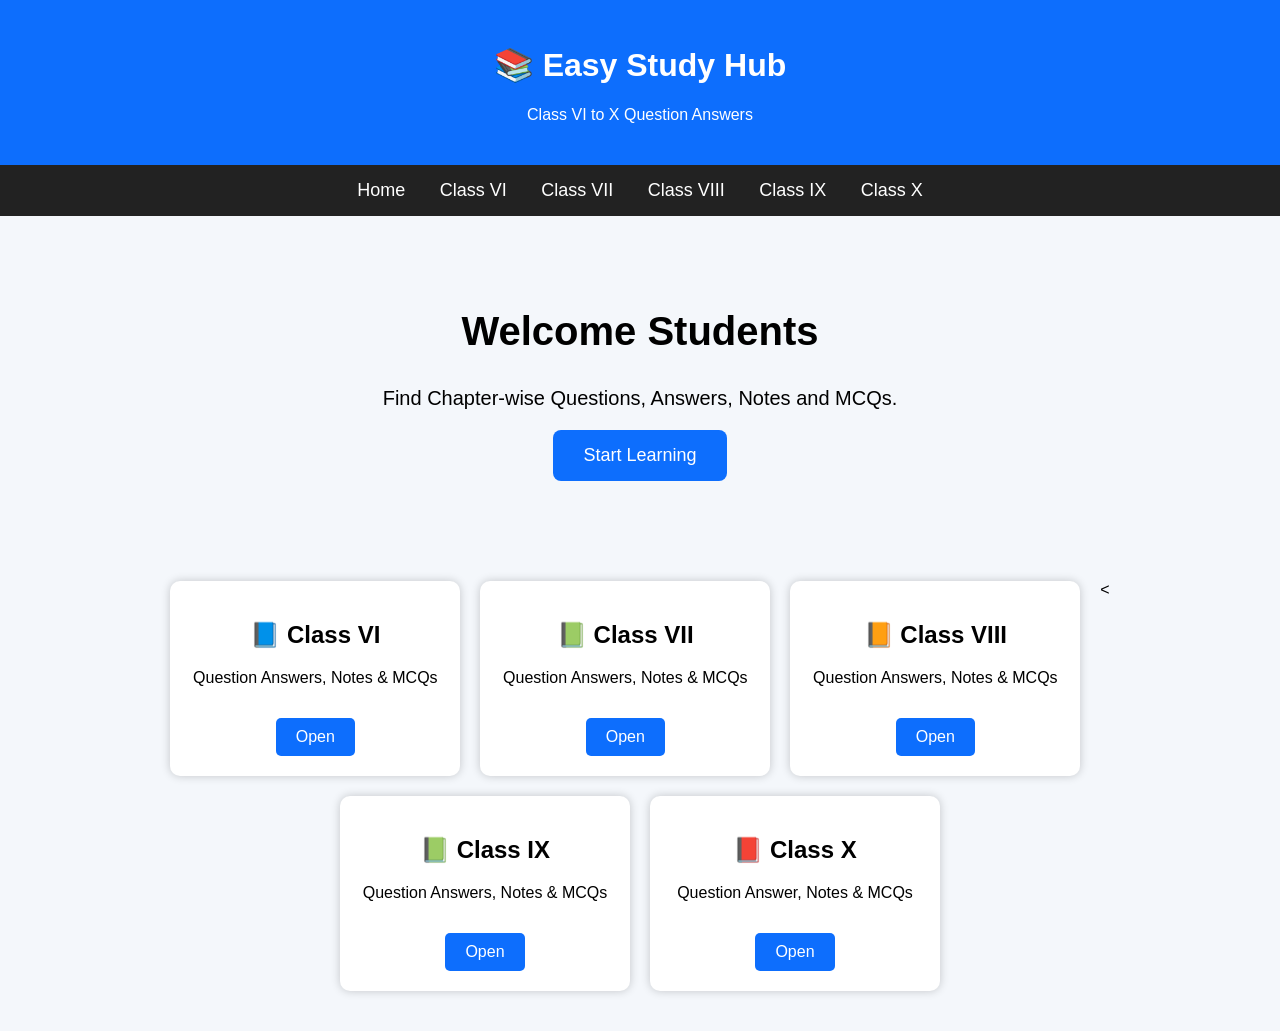
==== index.html @ 63078ad1 "Add files via upload" ====
<!DOCTYPE html>
<html lang="en">
<head>
    <meta charset="UTF-8">
    <meta name="viewport" content="width=device-width, initial-scale=1.0">
    <title>Easy Study Hub</title>
    <link rel="stylesheet" href="style.css">
</head>
<body>

<header>
    <h1>📚 Easy Study Hub</h1>
    <p>Class VI to X Question Answers</p>
</header>

<nav>
    <a href="#">Home</a>
    <a href="pages/class6.html">Class VI</a>
    <a href="#">Class VII</a>
    <a href="#">Class VIII</a>
    <a href="#">Class IX</a>
    <a href="#">Class X</a>
</nav>

<section class="hero">
    <h2>Welcome Students</h2>
    <p>Find Chapter-wise Questions, Answers, Notes and MCQs.</p>
    <button>Start Learning</button>
</section>

<section class="classes">

<div class="card">
    <h2>📘 Class VI</h2>
    <p>Question Answers, Notes & MCQs</p>
    <a href="pages/class6.html">Open</a>
</div>

<div class="card">
    <h2>📗 Class VII</h2>
    <p>Question Answers, Notes & MCQs</p>
    <a href="#">Open</a>
</div>

<div class="card">
    <h2>📙 Class VIII</h2>
    <p>Question Answers, Notes & MCQs</p>
    <a href="#">Open</a>
</div>

<<div class="card">
    <h2>📗 Class IX</h2>
    <p>Question Answers, Notes & MCQs</p>
    <a href="class9.html">Open</a>
</div>

<div class="card">
    <h2>📕 Class X</h2>
    <p>Question Answer, Notes & MCQs</p>
    <a href="class10.html">Open</a>
</div>

</section>

</body>
</html>
---- style.css ----
body{
    margin:0;
    font-family:Arial,sans-serif;
    background:#f4f7fb;
}

header{
    background:#0d6efd;
    color:white;
    text-align:center;
    padding:25px;
}

nav{
    background:#222;
    text-align:center;
    padding:15px;
}

nav a{
    color:white;
    text-decoration:none;
    margin:15px;
    font-size:18px;
}

nav a:hover{
    color:yellow;
}

.hero{
    text-align:center;
    padding:60px 20px;
}

.hero h2{
    font-size:40px;
}

.hero p{
    font-size:20px;
}

button{
    background:#0d6efd;
    color:white;
    border:none;
    padding:15px 30px;
    font-size:18px;
    border-radius:8px;
    cursor:pointer;
}

button:hover{
    background:#084298;
}

.classes{
    display:flex;
    flex-wrap:wrap;
    justify-content:center;
    gap:20px;
    padding:40px;
}

.card{
    width:250px;
    background:white;
    padding:20px;
    border-radius:10px;
    text-align:center;
    box-shadow:0 0 10px rgba(0,0,0,0.2);
}

.card a{
    display:inline-block;
    margin-top:15px;
    background:#0d6efd;
    color:white;
    padding:10px 20px;
    text-decoration:none;
    border-radius:5px;
}

.card a:hover{
    background:#084298;
}
.fraction {
    display: inline-block;
    text-align: center;
}

.fraction hr {
    margin: 2px 0;
    width: 30px;
}
.fraction {
    display: inline-block;
    text-align: center;
}

.fraction hr {
    margin: 2px 0;
    width: 30px;
}
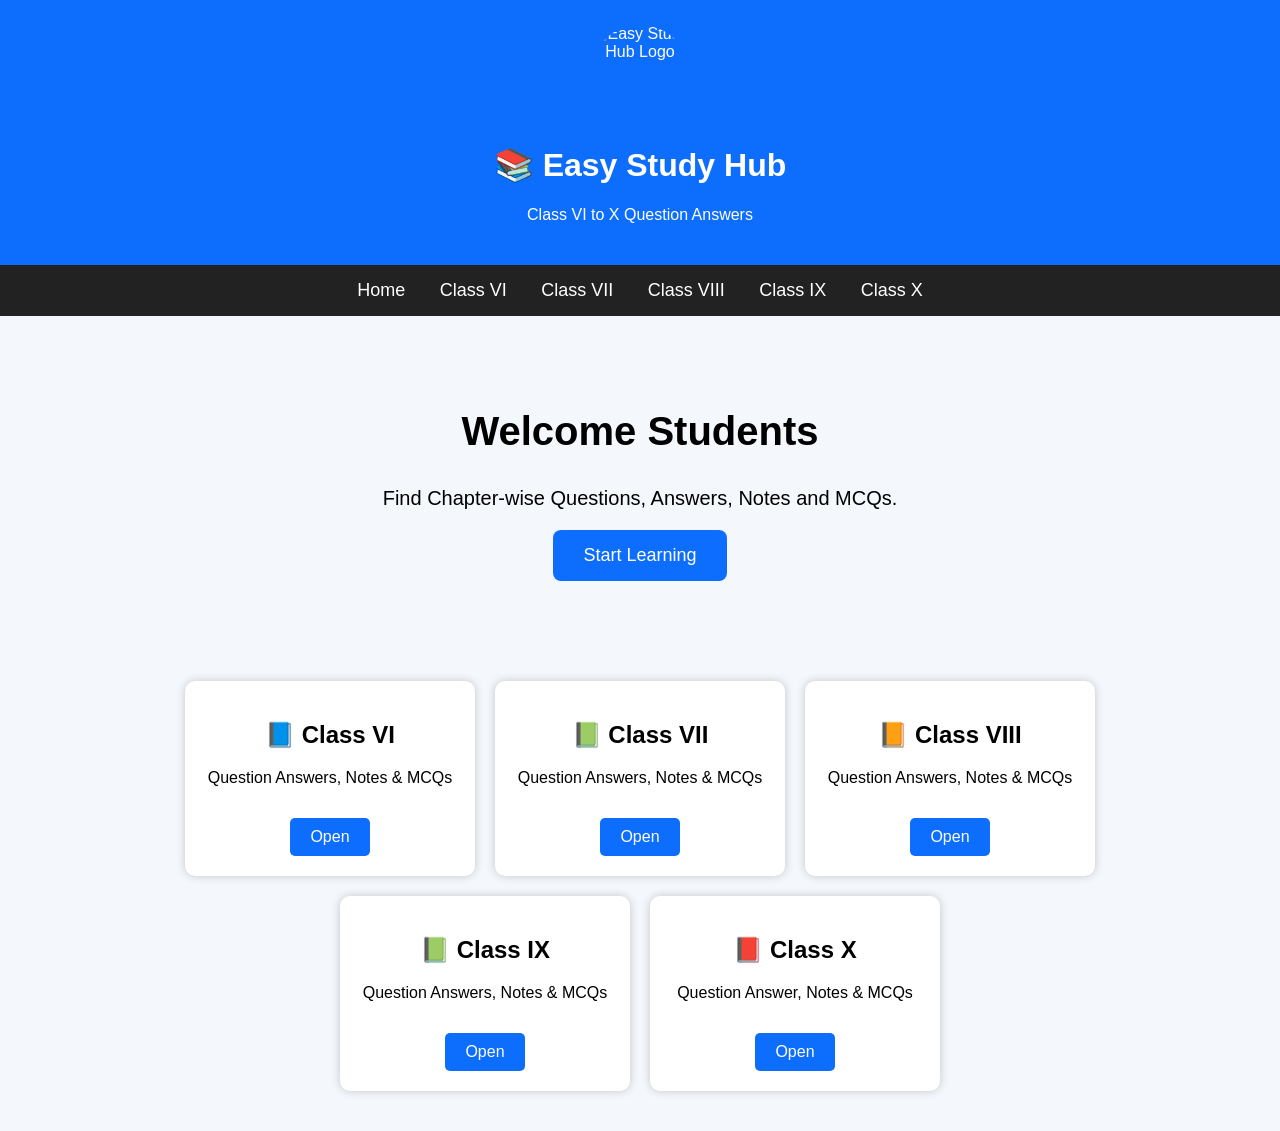
==== commit b1ccdcea: "Add files via upload" ====
--- a/index.html
+++ b/index.html
@@ -3,14 +3,30 @@
 <head>
     <meta charset="UTF-8">
     <meta name="viewport" content="width=device-width, initial-scale=1.0">
-    <title>Easy Study Hub</title>
+
+    <title>Easy Study Hub | Assamese Medium Study Materials Class VI to X</title>
+
+    <meta name="description" content="Easy Study Hub is a free Assamese Medium educational website for Assam students. Get Class VI, VII, VIII, IX and X question answers, notes, MCQs, question papers and study materials.">
+
+    <meta name="keywords" content="Easy Study Hub, Assamese Medium, Assam, SEBA, ASSEB, Class 6, Class 7, Class 8, Class 9, Class 10, Notes, Question Answers, MCQ, Question Papers">
+
+    <meta name="author" content="Easy Study Hub">
+
+    <meta name="robots" content="index, follow">
+
     <link rel="stylesheet" href="style.css">
+    <link rel="icon" href="images/logo.png">
 </head>
 <body>
 
 <header>
+
+    <!-- 🔴 ADD THIS LINE -->
+    <img src="images/logo.png" class="logo" alt="Easy Study Hub Logo">
+
     <h1>📚 Easy Study Hub</h1>
     <p>Class VI to X Question Answers</p>
+
 </header>
 
 <nav>
@@ -48,7 +64,7 @@
     <a href="#">Open</a>
 </div>
 
-<<div class="card">
+<div class="card">
     <h2>📗 Class IX</h2>
     <p>Question Answers, Notes & MCQs</p>
     <a href="class9.html">Open</a>
--- a/style.css
+++ b/style.css
@@ -9,6 +9,14 @@
     color:white;
     text-align:center;
     padding:25px;
+}
+
+.logo {
+    width:100px;
+    height:100px;
+    border-radius:50%;
+    display:block;
+    margin:auto;
 }
 
 nav{
@@ -85,21 +93,16 @@
 .card a:hover{
     background:#084298;
 }
+
+
+/* Fraction Style */
+
 .fraction {
-    display: inline-block;
-    text-align: center;
+    display:inline-block;
+    text-align:center;
 }
 
 .fraction hr {
-    margin: 2px 0;
-    width: 30px;
-}
-.fraction {
-    display: inline-block;
-    text-align: center;
-}
-
-.fraction hr {
-    margin: 2px 0;
-    width: 30px;
+    margin:2px 0;
+    width:30px;
 }
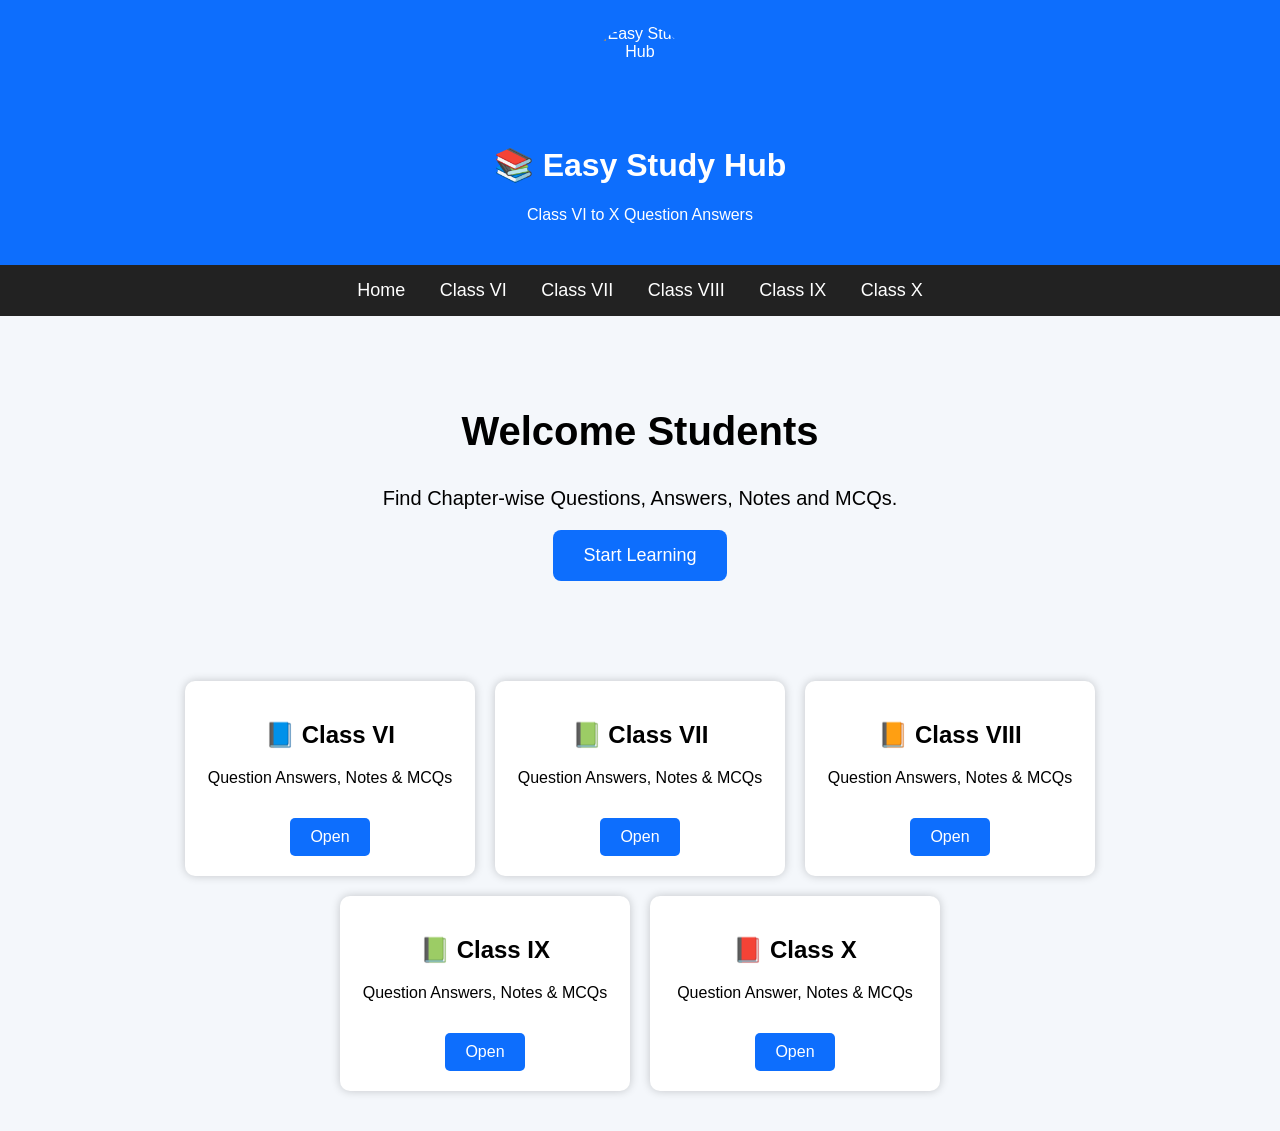
==== commit 5471c96a: "Fix HTML structure and update logo path" ====
--- a/index.html
+++ b/index.html
@@ -15,15 +15,14 @@
     <meta name="robots" content="index, follow">
 
     <link rel="stylesheet" href="style.css">
-    <link rel="icon" href="images/logo.png">
+    <link rel="icon" href="logo.png">
 </head>
 <body>
 
 <header>
 
     <!-- 🔴 ADD THIS LINE -->
-    <img src="images/logo.png" class="logo" alt="Easy Study Hub Logo">
-
+    <img src="logo.png" class="logo" alt="Easy Study Hub">
     <h1>📚 Easy Study Hub</h1>
     <p>Class VI to X Question Answers</p>
 
@@ -79,4 +78,4 @@
 </section>
 
 </body>
-</html>+</html>
